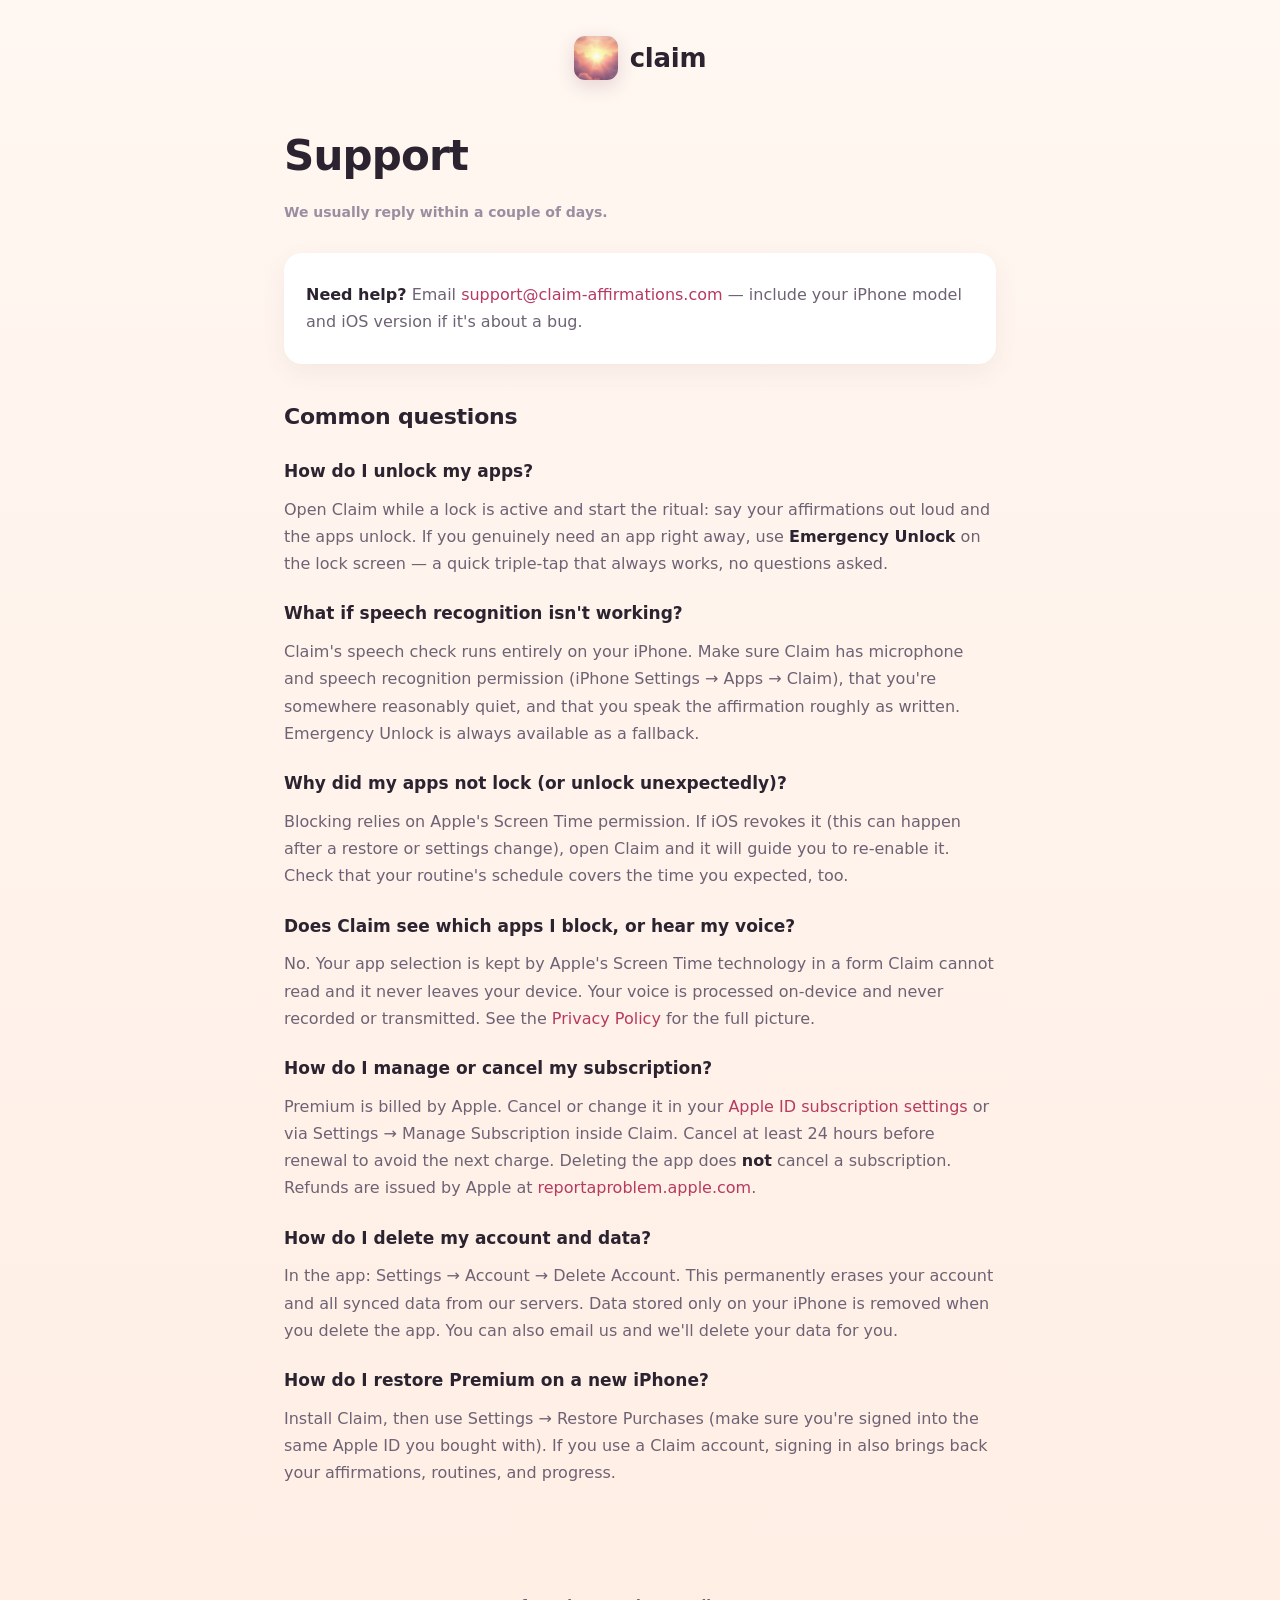
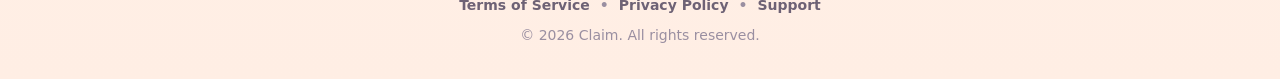
==== support/index.html @ 4d6c7819 "Claim website (claim-affirmations.com)" ====
<!doctype html>
<html lang="en">
<head>
  <meta charset="utf-8">
  <meta name="viewport" content="width=device-width, initial-scale=1">
  <title>Support — Claim</title>
  <meta name="description" content="Get help with Claim: unlocking, subscriptions, account deletion, and contact.">
  <link rel="canonical" href="https://claim-affirmations.com/support/">
  <link rel="icon" type="image/png" href="/assets/favicon.png">
  <meta name="theme-color" content="#fff7f1">
  <link rel="stylesheet" href="/styles.css">
</head>
<body>
  <header>
    <a href="/" aria-label="Claim home">
      <img src="/assets/icon-192.png" alt="" width="44" height="44">
      <span class="wordmark">claim</span>
    </a>
  </header>

  <main class="doc">
    <h1>Support</h1>
    <p class="updated">We usually reply within a couple of days.</p>

    <div class="callout">
      <p><strong>Need help?</strong> Email
      <a href="mailto:support@claim-affirmations.com">support@claim-affirmations.com</a> — include
      your iPhone model and iOS version if it's about a bug.</p>
    </div>

    <h2>Common questions</h2>

    <h3>How do I unlock my apps?</h3>
    <p>Open Claim while a lock is active and start the ritual: say your affirmations out loud and the
    apps unlock. If you genuinely need an app right away, use <strong>Emergency Unlock</strong> on the
    lock screen — a quick triple-tap that always works, no questions asked.</p>

    <h3>What if speech recognition isn't working?</h3>
    <p>Claim's speech check runs entirely on your iPhone. Make sure Claim has microphone and speech
    recognition permission (iPhone Settings → Apps → Claim), that you're somewhere reasonably quiet,
    and that you speak the affirmation roughly as written. Emergency Unlock is always available as a
    fallback.</p>

    <h3>Why did my apps not lock (or unlock unexpectedly)?</h3>
    <p>Blocking relies on Apple's Screen Time permission. If iOS revokes it (this can happen after a
    restore or settings change), open Claim and it will guide you to re-enable it. Check that your
    routine's schedule covers the time you expected, too.</p>

    <h3>Does Claim see which apps I block, or hear my voice?</h3>
    <p>No. Your app selection is kept by Apple's Screen Time technology in a form Claim cannot read
    and it never leaves your device. Your voice is processed on-device and never recorded or
    transmitted. See the <a href="/privacy/">Privacy Policy</a> for the full picture.</p>

    <h3>How do I manage or cancel my subscription?</h3>
    <p>Premium is billed by Apple. Cancel or change it in your
    <a href="https://apps.apple.com/account/subscriptions">Apple ID subscription settings</a> or via
    Settings → Manage Subscription inside Claim. Cancel at least 24 hours before renewal to avoid the
    next charge. Deleting the app does <strong>not</strong> cancel a subscription. Refunds are issued
    by Apple at <a href="https://reportaproblem.apple.com">reportaproblem.apple.com</a>.</p>

    <h3>How do I delete my account and data?</h3>
    <p>In the app: Settings → Account → Delete Account. This permanently erases your account and all
    synced data from our servers. Data stored only on your iPhone is removed when you delete the app.
    You can also email us and we'll delete your data for you.</p>

    <h3>How do I restore Premium on a new iPhone?</h3>
    <p>Install Claim, then use Settings → Restore Purchases (make sure you're signed into the same
    Apple ID you bought with). If you use a Claim account, signing in also brings back your
    affirmations, routines, and progress.</p>
  </main>

  <footer>
    <nav>
      <a href="/terms/">Terms of Service</a>
      <span class="dot">&bull;</span>
      <a href="/privacy/">Privacy Policy</a>
      <span class="dot">&bull;</span>
      <a href="/support/">Support</a>
    </nav>
    <p>&copy; 2026 Claim. All rights reserved.</p>
  </footer>
</body>
</html>
---- styles.css ----
/* Claim — claim-affirmations.com
   Warm, soft, rounded: matches the app's cream/rose look. No frameworks, no build step. */

:root {
  --bg: #fff7f1;
  --bg-deep: #ffeee4;
  --ink: #2b2330;
  --ink-soft: #6e6275;
  --ink-faint: #9a8fa1;
  --rose: #d94f77;
  --rose-deep: #b73a60;
  --card: #ffffff;
  --radius: 24px;
  --shadow: 0 18px 50px rgba(120, 60, 90, 0.14);
}

* { margin: 0; padding: 0; box-sizing: border-box; }

html { scroll-behavior: smooth; }

body {
  font-family: ui-rounded, "SF Pro Rounded", -apple-system, BlinkMacSystemFont, "Segoe UI", system-ui, sans-serif;
  background: linear-gradient(180deg, var(--bg) 0%, var(--bg-deep) 100%);
  color: var(--ink);
  min-height: 100vh;
  display: flex;
  flex-direction: column;
  -webkit-font-smoothing: antialiased;
}

a { color: var(--rose-deep); text-decoration: none; }
a:hover { text-decoration: underline; }

/* Header */
header {
  display: flex;
  align-items: center;
  justify-content: center;
  gap: 12px;
  padding: 36px 24px 0;
}
header img {
  width: 44px;
  height: 44px;
  border-radius: 11px;
  box-shadow: 0 6px 18px rgba(120, 60, 90, 0.18);
}
header .wordmark {
  font-size: 26px;
  font-weight: 800;
  letter-spacing: -0.01em;
  color: var(--ink);
}
header a { text-decoration: none; display: flex; align-items: center; gap: 12px; }
header a:hover { text-decoration: none; }

/* Hero */
main { flex: 1; }

.hero {
  max-width: 760px;
  margin: 0 auto;
  padding: 56px 24px 24px;
  text-align: center;
}
.hero h1 {
  font-size: clamp(40px, 8vw, 64px);
  font-weight: 900;
  line-height: 1.05;
  letter-spacing: -0.02em;
  text-wrap: balance;
}
.hero h1 .accent { color: var(--rose); }
.hero .solution {
  margin-top: 22px;
  font-size: clamp(18px, 3.4vw, 23px);
  font-weight: 600;
  color: var(--ink-soft);
  line-height: 1.45;
  text-wrap: balance;
}

/* CTA */
.cta {
  display: inline-flex;
  align-items: center;
  gap: 10px;
  margin-top: 32px;
  padding: 16px 30px;
  background: var(--ink);
  color: #fff;
  border-radius: 999px;
  font-size: 17px;
  font-weight: 700;
  box-shadow: var(--shadow);
  transition: transform 0.15s ease;
}
.cta:hover { transform: scale(1.03); text-decoration: none; }
.cta .apple-glyph { font-size: 20px; line-height: 1; }
.cta-note {
  display: block;
  margin-top: 12px;
  font-size: 13px;
  font-weight: 600;
  color: var(--ink-faint);
}

/* Demo video */
.demo {
  display: flex;
  justify-content: center;
  padding: 36px 24px 8px;
}
.demo video {
  width: min(320px, 78vw);
  border-radius: 38px;
  border: 6px solid var(--ink);
  box-shadow: var(--shadow);
  display: block;
}

/* Steps */
.steps {
  max-width: 880px;
  margin: 0 auto;
  padding: 48px 24px 24px;
  display: grid;
  grid-template-columns: repeat(3, 1fr);
  gap: 18px;
}
.step {
  background: var(--card);
  border-radius: var(--radius);
  padding: 26px 22px;
  text-align: center;
  box-shadow: 0 10px 30px rgba(120, 60, 90, 0.08);
}
.step .num {
  display: inline-grid;
  place-items: center;
  width: 34px;
  height: 34px;
  border-radius: 50%;
  background: var(--rose);
  color: #fff;
  font-weight: 800;
  font-size: 16px;
  margin-bottom: 12px;
}
.step p { font-size: 15.5px; font-weight: 600; color: var(--ink-soft); line-height: 1.45; }
@media (max-width: 640px) {
  .steps { grid-template-columns: 1fr; max-width: 420px; }
}

/* Footer */
footer {
  text-align: center;
  padding: 44px 24px 36px;
  font-size: 14px;
  color: var(--ink-faint);
}
footer nav {
  display: flex;
  flex-wrap: wrap;
  justify-content: center;
  gap: 8px 10px;
  margin-bottom: 14px;
  font-weight: 600;
}
footer nav a { color: var(--ink-soft); }
footer nav .dot { color: var(--ink-faint); user-select: none; }

/* Legal / document pages */
.doc {
  max-width: 760px;
  margin: 0 auto;
  padding: 40px 24px 56px;
  line-height: 1.7;
}
.doc h1 {
  font-size: clamp(30px, 6vw, 42px);
  font-weight: 900;
  letter-spacing: -0.02em;
  margin-bottom: 6px;
}
.doc .updated { color: var(--ink-faint); font-weight: 600; font-size: 14px; margin-bottom: 28px; }
.doc h2 { font-size: 22px; font-weight: 800; margin: 34px 0 10px; letter-spacing: -0.01em; }
.doc h3 { font-size: 17px; font-weight: 700; margin: 22px 0 8px; }
.doc p { margin: 10px 0; color: var(--ink-soft); }
.doc li { margin: 7px 0 7px 4px; color: var(--ink-soft); }
.doc ul, .doc ol { padding-left: 24px; margin: 10px 0; }
.doc strong { color: var(--ink); }
.doc .callout {
  background: var(--card);
  border-radius: 18px;
  padding: 18px 22px;
  margin: 18px 0;
  box-shadow: 0 8px 24px rgba(120, 60, 90, 0.07);
}
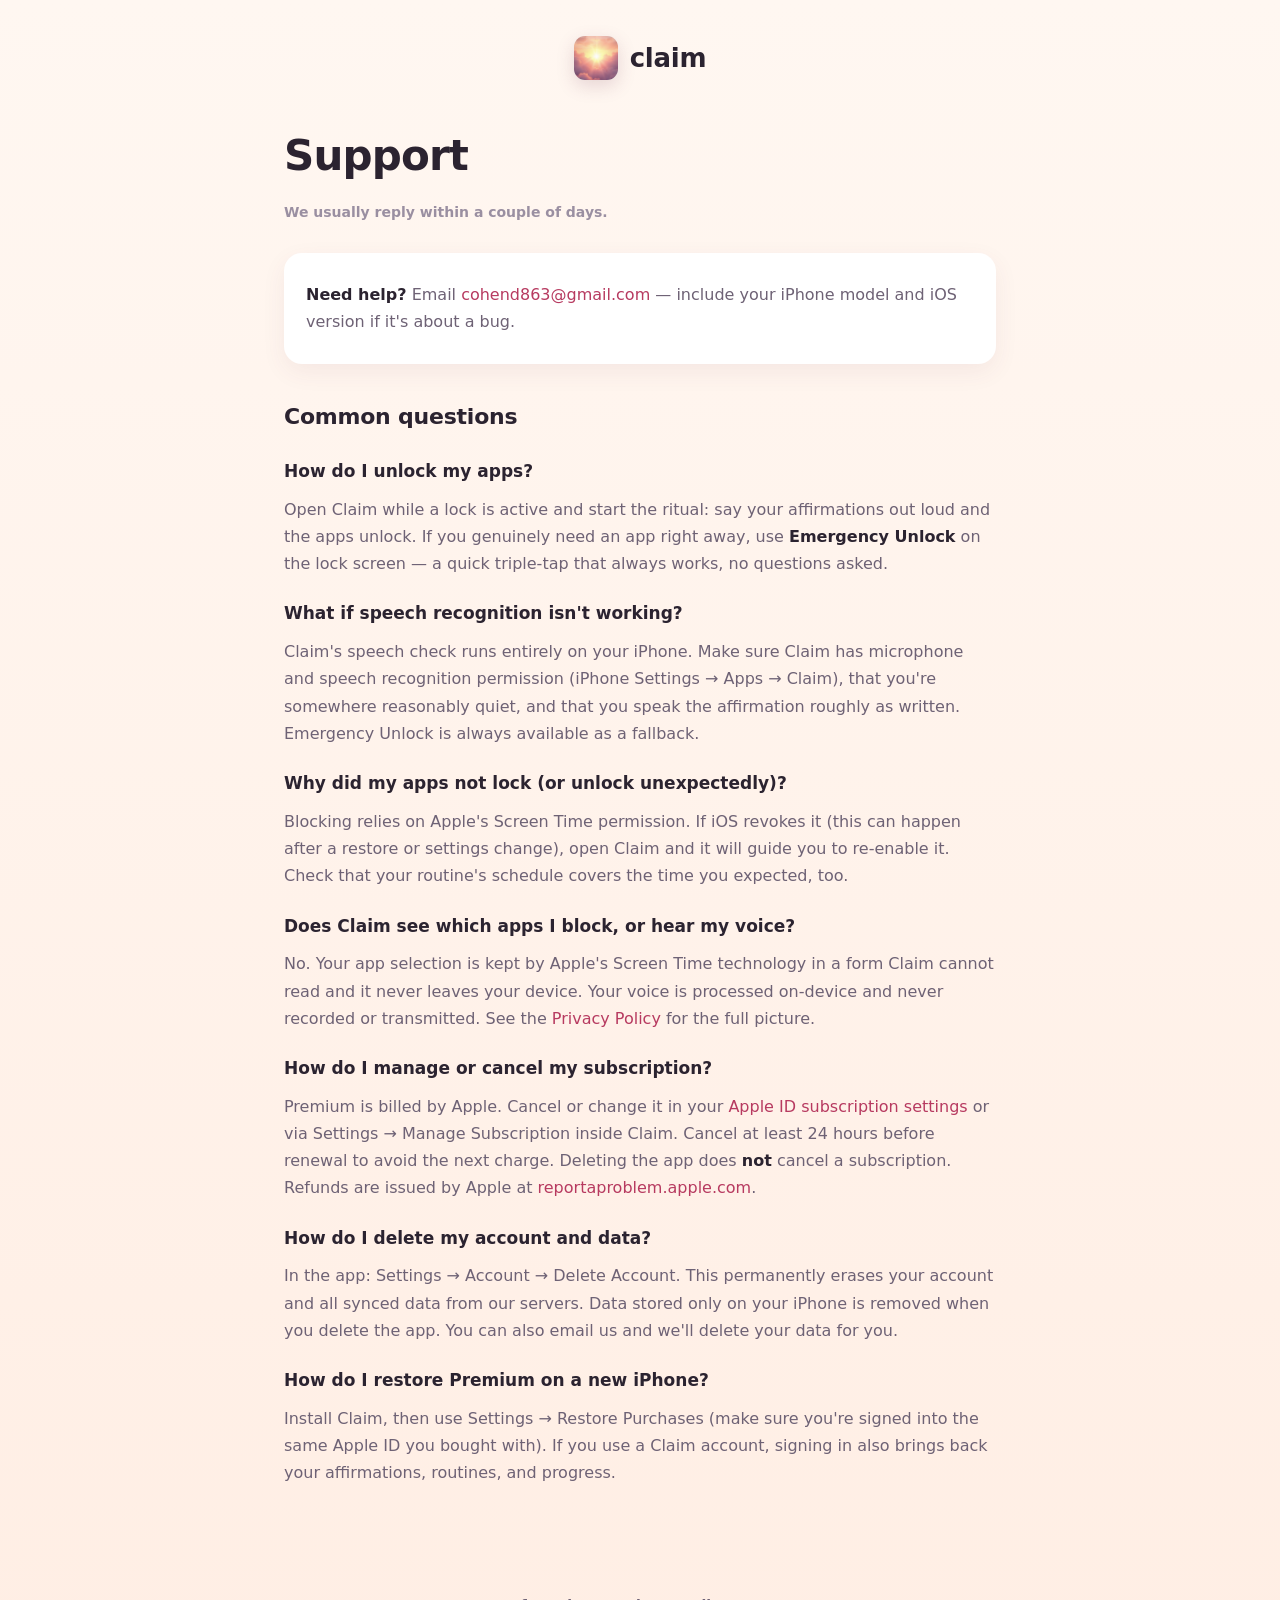
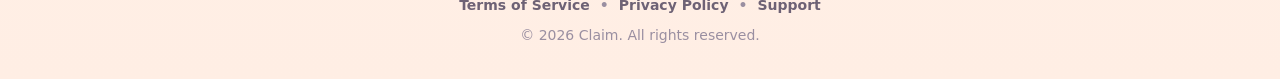
==== commit a69f513d: "Contact address: cohend863@gmail.com" ====
--- a/support/index.html
+++ b/support/index.html
@@ -24,7 +24,7 @@
 
     <div class="callout">
       <p><strong>Need help?</strong> Email
-      <a href="mailto:support@claim-affirmations.com">support@claim-affirmations.com</a> — include
+      <a href="mailto:cohend863@gmail.com">cohend863@gmail.com</a> — include
       your iPhone model and iOS version if it's about a bug.</p>
     </div>
 
